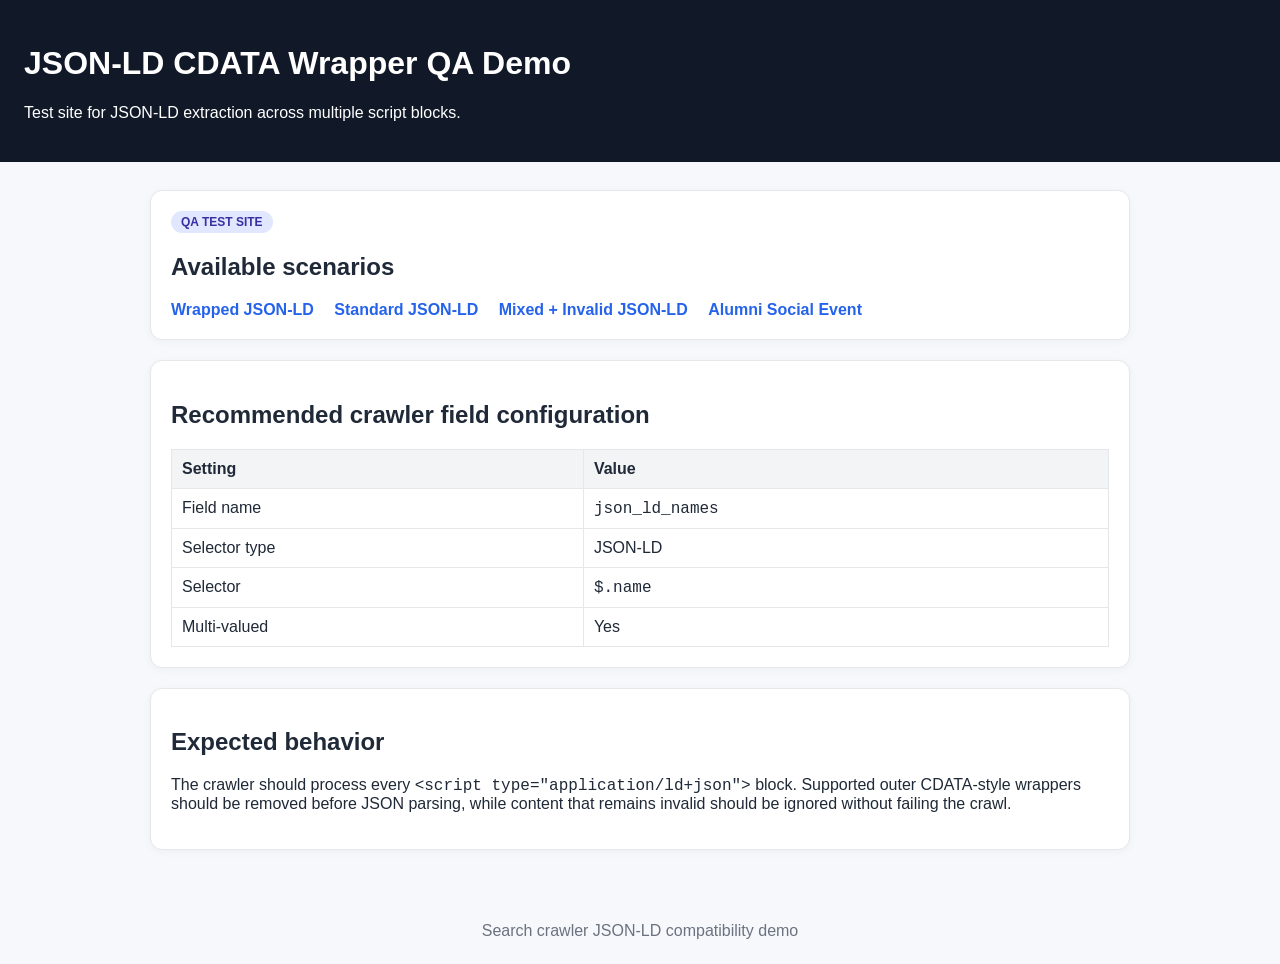
==== index.html @ c45baf3a "Add files via upload" ====
<!doctype html>
<html lang="en">
<head>
  <meta charset="utf-8">
  <meta name="viewport" content="width=device-width, initial-scale=1">
  <title>JSON-LD CDATA Wrapper QA Demo</title>
  <meta name="description" content="Static QA site for testing wrapped, standard, and invalid JSON-LD extraction.">
  <link rel="stylesheet" href="styles.css">
</head>
<body>
<header>
  <h1>JSON-LD CDATA Wrapper QA Demo</h1>
  <p>Test site for JSON-LD extraction across multiple script blocks.</p>
</header>
<main>
  <div class="card">
    <span class="badge">QA TEST SITE</span>
    <h2>Available scenarios</h2>
    <nav>
      <a href="wrapped-events.html">Wrapped JSON-LD</a>
      <a href="standard-events.html">Standard JSON-LD</a>
      <a href="mixed-invalid.html">Mixed + Invalid JSON-LD</a>
      <a href="alumni-social-event.html">Alumni Social Event</a>
    </nav>
  </div>

  <div class="card">
    <h2>Recommended crawler field configuration</h2>
    <table>
      <tr><th>Setting</th><th>Value</th></tr>
      <tr><td>Field name</td><td><code>json_ld_names</code></td></tr>
      <tr><td>Selector type</td><td>JSON-LD</td></tr>
      <tr><td>Selector</td><td><code>$.name</code></td></tr>
      <tr><td>Multi-valued</td><td>Yes</td></tr>
    </table>
  </div>

  <div class="card">
    <h2>Expected behavior</h2>
    <p>The crawler should process every <code>&lt;script type="application/ld+json"&gt;</code> block. Supported outer CDATA-style wrappers should be removed before JSON parsing, while content that remains invalid should be ignored without failing the crawl.</p>
  </div>
</main>
<footer>Search crawler JSON-LD compatibility demo</footer>
</body>
</html>
---- styles.css ----
body { font-family: Arial, sans-serif; margin: 0; background: #f6f8fb; color: #1f2937; }
header { background: #111827; color: white; padding: 24px; }
main { max-width: 980px; margin: 0 auto; padding: 28px; }
.card { background: white; border: 1px solid #e5e7eb; border-radius: 12px; padding: 20px; margin-bottom: 20px; box-shadow: 0 2px 8px rgba(0,0,0,.04); }
nav a { color: #2563eb; margin-right: 16px; text-decoration: none; font-weight: 600; }
code, pre { font-family: ui-monospace, SFMono-Regular, Menlo, monospace; }
pre { background: #0f172a; color: #e2e8f0; padding: 16px; border-radius: 10px; overflow-x: auto; }
.badge { display: inline-block; padding: 4px 10px; border-radius: 999px; background: #e0e7ff; color: #3730a3; font-size: 12px; font-weight: 700; }
table { width: 100%; border-collapse: collapse; }
th, td { border: 1px solid #e5e7eb; padding: 10px; text-align: left; }
th { background: #f3f4f6; }
footer { text-align: center; color: #6b7280; padding: 24px; }
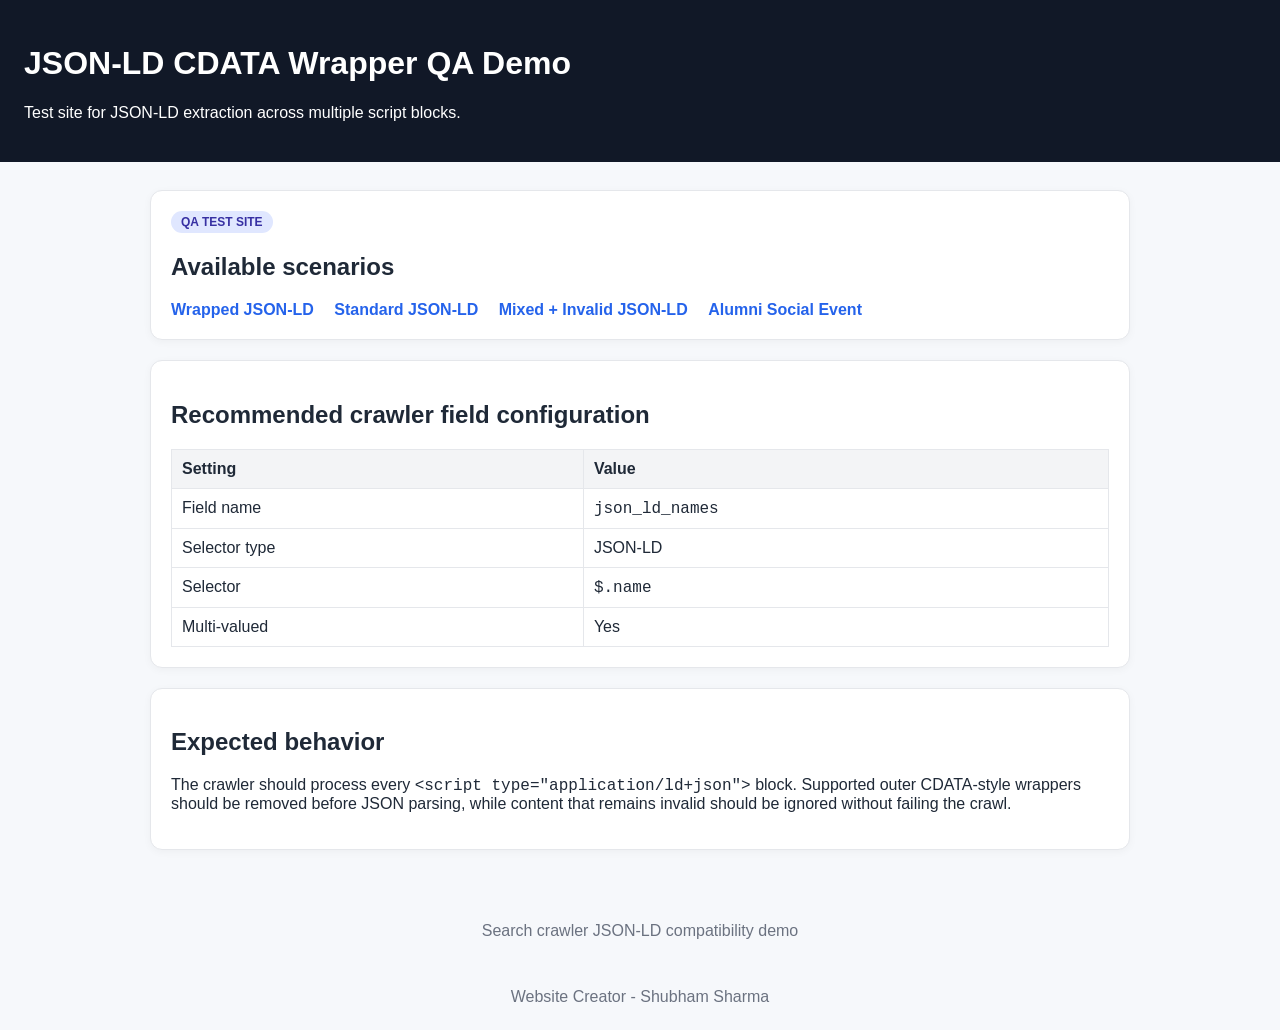
==== commit 693df9f1: "Update index.html" ====
--- a/index.html
+++ b/index.html
@@ -41,5 +41,6 @@
   </div>
 </main>
 <footer>Search crawler JSON-LD compatibility demo</footer>
+  <footer> Website Creator - Shubham Sharma </footer>
 </body>
 </html>
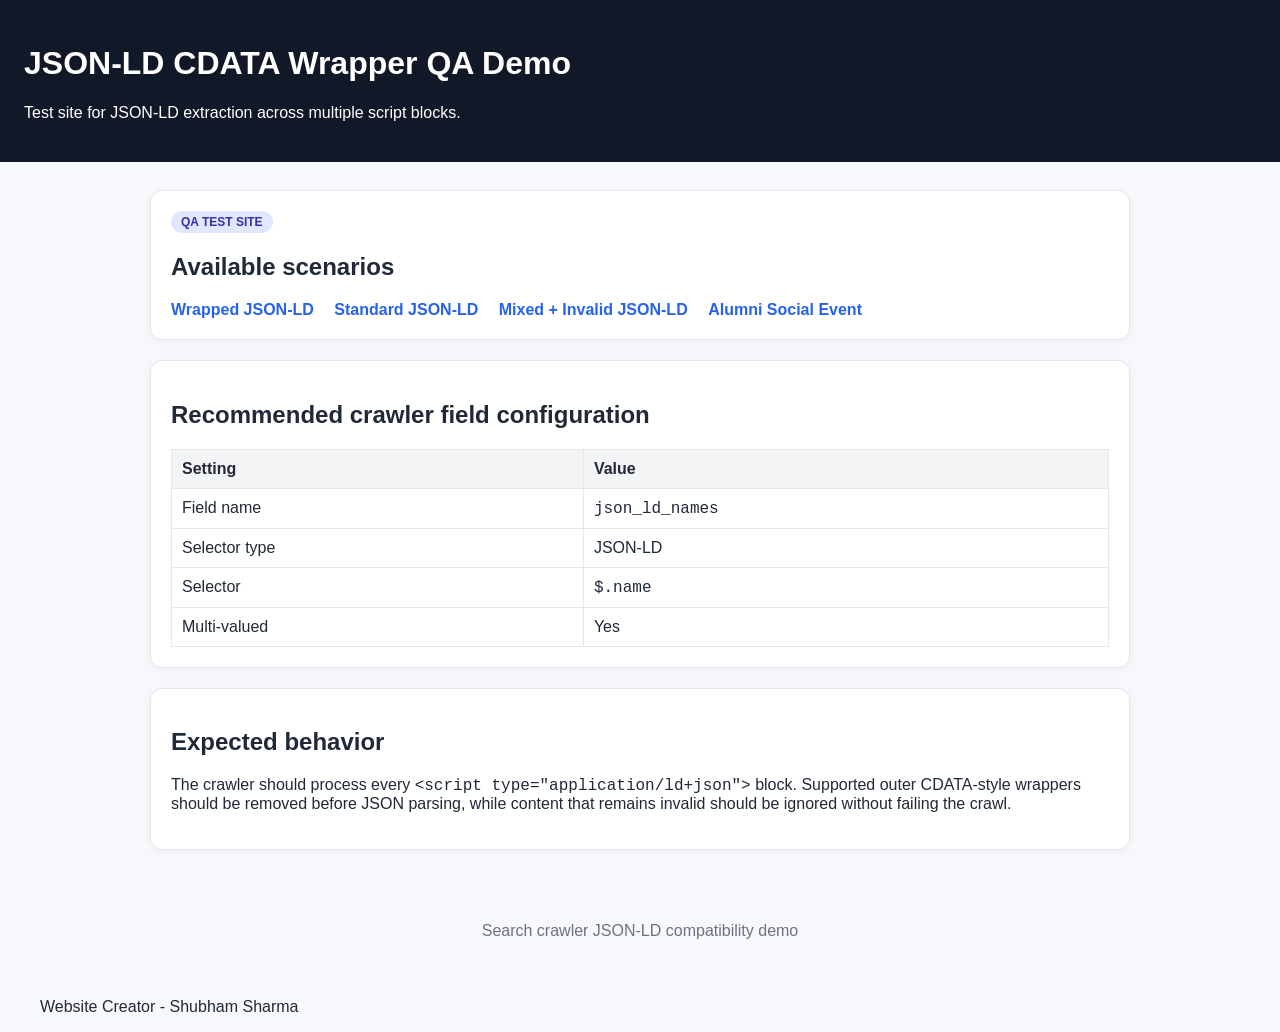
==== commit e5709f50: "Update index.html" ====
--- a/index.html
+++ b/index.html
@@ -41,6 +41,6 @@
   </div>
 </main>
 <footer>Search crawler JSON-LD compatibility demo</footer>
-  <footer> Website Creator - Shubham Sharma </footer>
+  <ol><br> Website Creator - Shubham Sharma <br></ol>
 </body>
 </html>
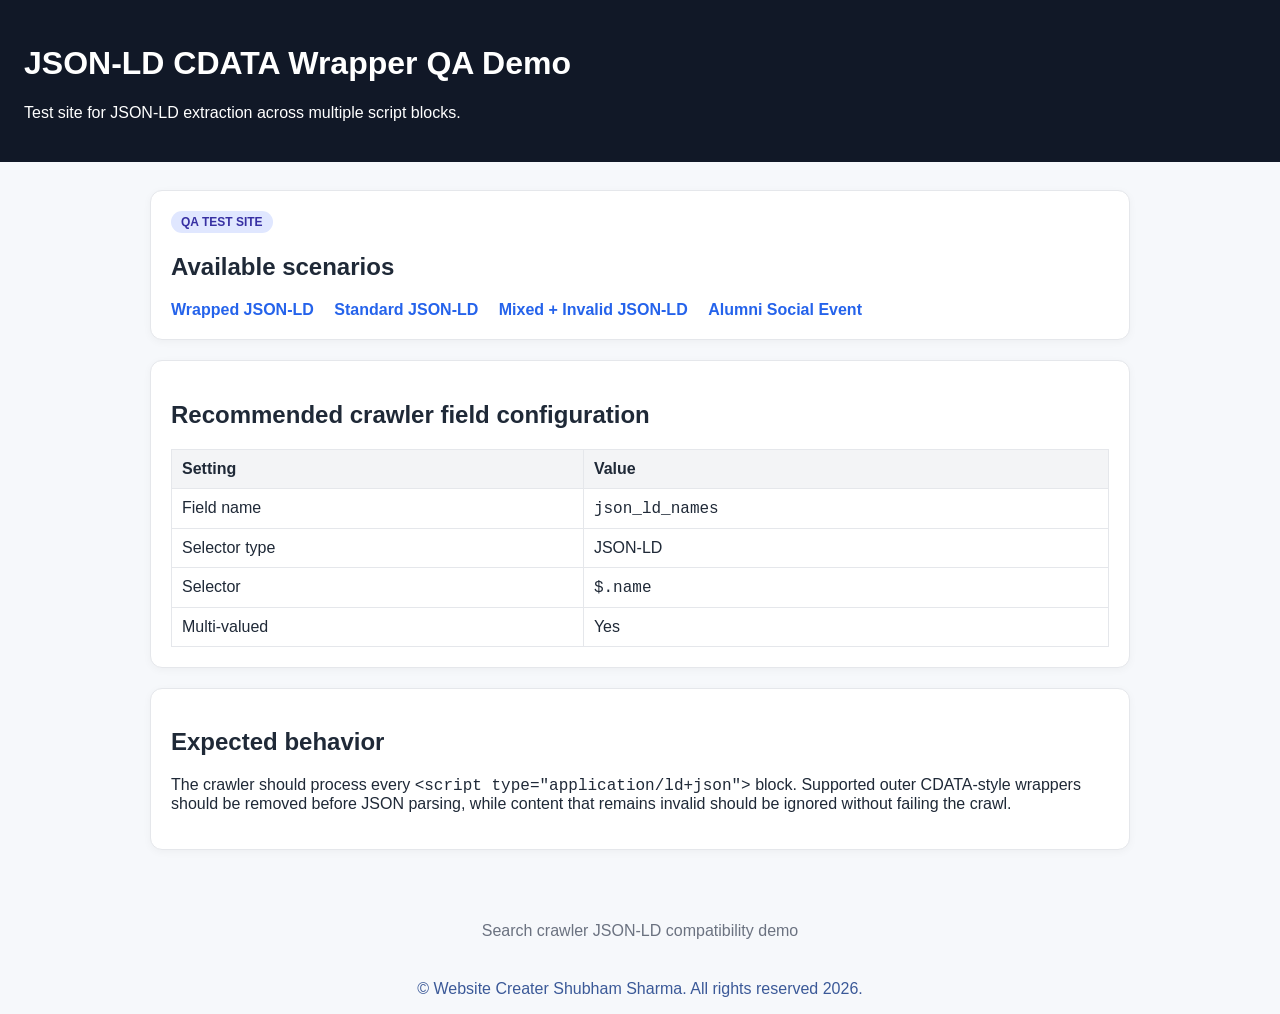
==== commit e4aa1223: "Update index.html" ====
--- a/index.html
+++ b/index.html
@@ -41,6 +41,8 @@
   </div>
 </main>
 <footer>Search crawler JSON-LD compatibility demo</footer>
-  <ol><br> Website Creator - Shubham Sharma <br></ol>
+<div style="text-align: center; color: #3b5998;">
+    <p>© Website Creater Shubham Sharma. All rights reserved 2026.</p>
+</div>
 </body>
 </html>
